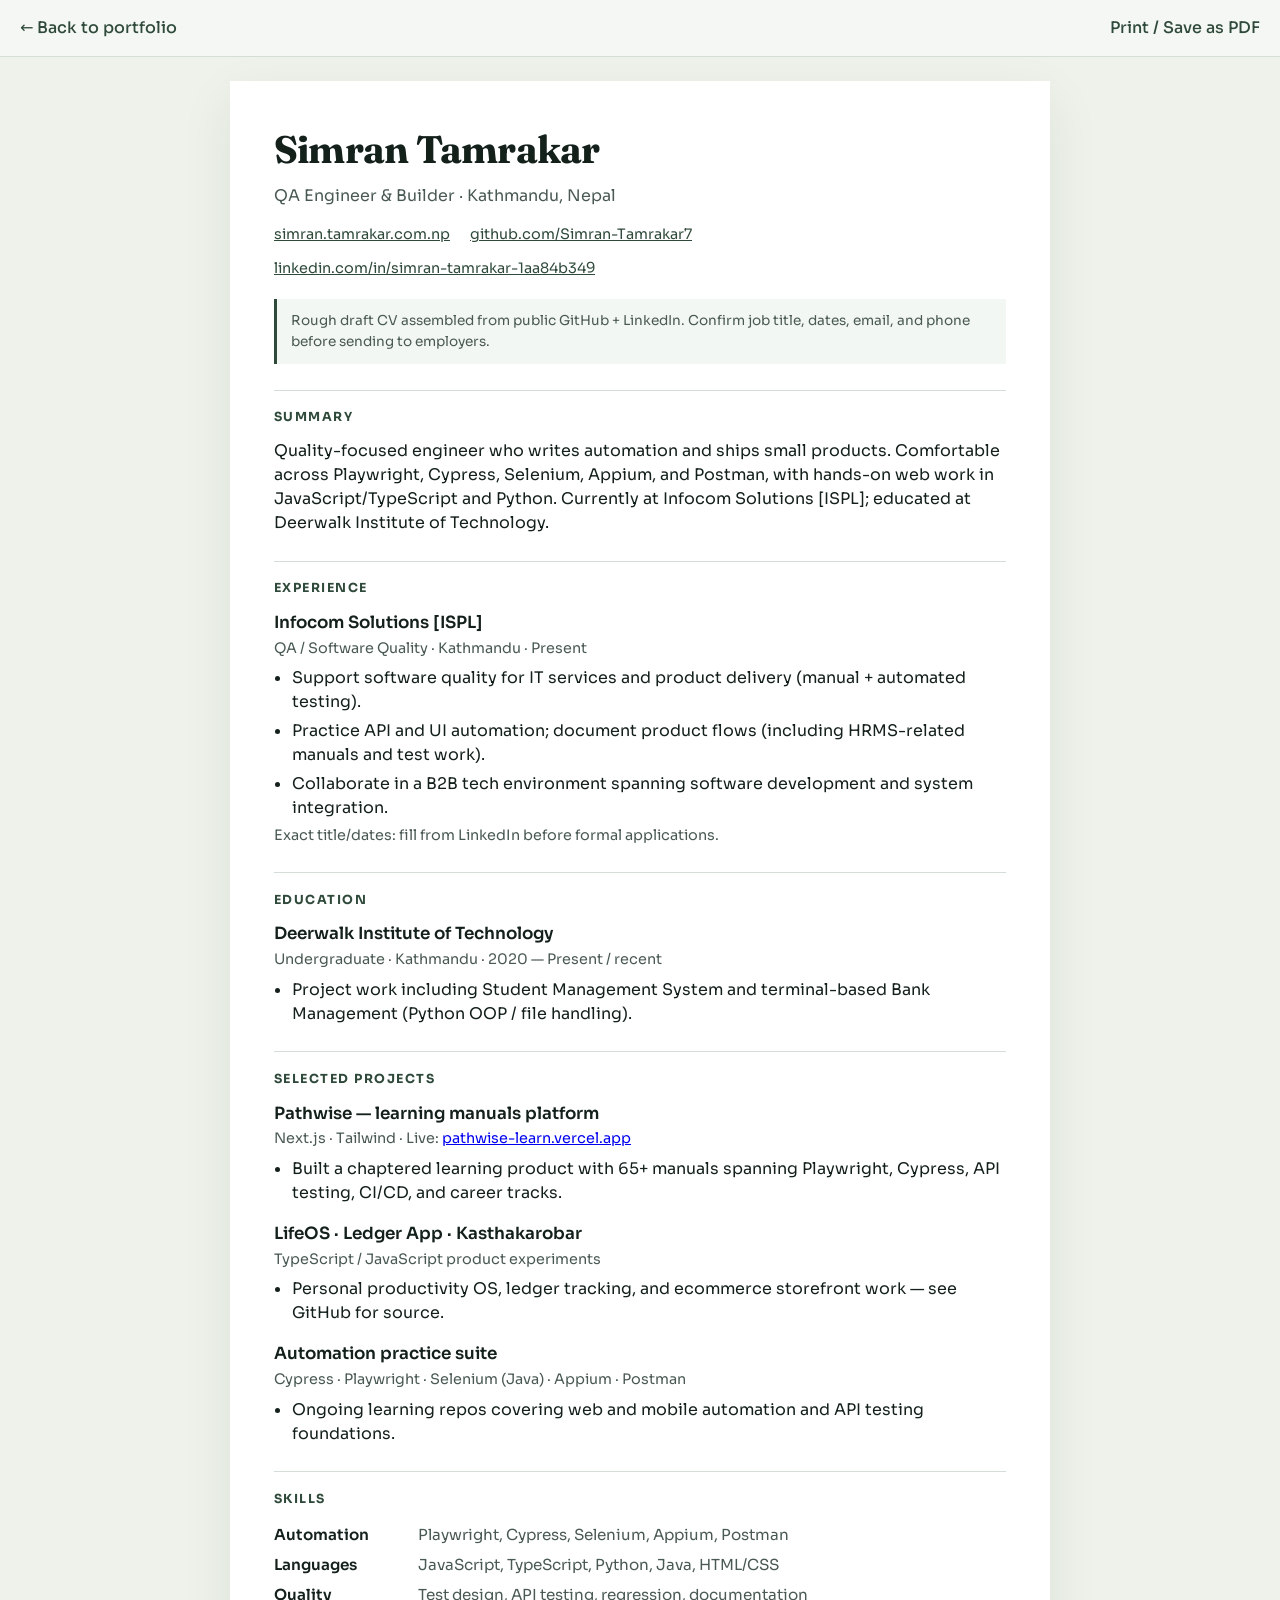
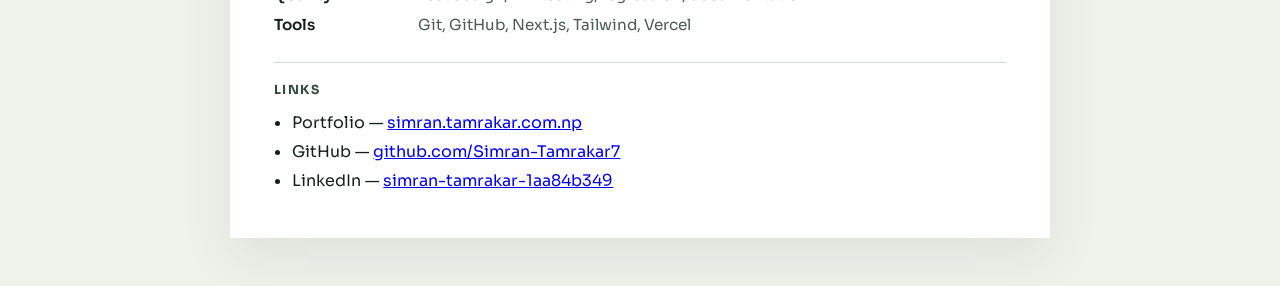
==== cv.html @ 75692b20 "Add portfolio site and rough CV for simran.tamrakar.com.np Co-authored-by: Cursor <cursoragent@curso" ====
<!DOCTYPE html>
<html lang="en">
  <head>
    <meta charset="UTF-8" />
    <meta name="viewport" content="width=device-width, initial-scale=1" />
    <title>CV — Simran Tamrakar (draft)</title>
    <link rel="preconnect" href="https://fonts.googleapis.com" />
    <link rel="preconnect" href="https://fonts.gstatic.com" crossorigin />
    <link
      href="https://fonts.googleapis.com/css2?family=Fraunces:opsz,wght@9..144,600&family=Sora:wght@400;500;600&display=swap"
      rel="stylesheet"
    />
    <style>
      :root {
        --ink: #14201a;
        --muted: #4a5a52;
        --line: #d5ddd7;
        --accent: #2f4a3a;
      }
      * {
        box-sizing: border-box;
      }
      body {
        margin: 0;
        color: var(--ink);
        font-family: "Sora", system-ui, sans-serif;
        background: #eef2eb;
        line-height: 1.5;
      }
      .bar {
        display: flex;
        justify-content: space-between;
        gap: 1rem;
        flex-wrap: wrap;
        padding: 1rem 1.25rem;
        background: #f4f7f3;
        border-bottom: 1px solid var(--line);
      }
      .bar a {
        color: var(--accent);
        font-weight: 500;
        text-decoration: none;
      }
      .sheet {
        max-width: 820px;
        margin: 1.5rem auto 3rem;
        background: #fff;
        padding: 2.5rem 2.75rem;
        box-shadow: 0 18px 50px rgba(20, 32, 26, 0.08);
      }
      header h1 {
        margin: 0;
        font-family: "Fraunces", Georgia, serif;
        font-size: 2.4rem;
        letter-spacing: -0.02em;
      }
      .subtitle {
        margin: 0.35rem 0 0;
        color: var(--muted);
        font-size: 1rem;
      }
      .links {
        margin: 1rem 0 0;
        display: flex;
        flex-wrap: wrap;
        gap: 0.75rem 1.25rem;
        font-size: 0.9rem;
      }
      .links a {
        color: var(--accent);
      }
      .banner {
        margin: 1.25rem 0 0;
        padding: 0.75rem 0.9rem;
        background: #f3f7f3;
        border-left: 3px solid var(--accent);
        font-size: 0.85rem;
        color: var(--muted);
      }
      section {
        margin-top: 1.6rem;
        padding-top: 1.1rem;
        border-top: 1px solid var(--line);
      }
      h2 {
        margin: 0 0 0.75rem;
        font-size: 0.78rem;
        letter-spacing: 0.12em;
        text-transform: uppercase;
        color: var(--accent);
      }
      p {
        margin: 0 0 0.65rem;
      }
      .job,
      .edu {
        margin-bottom: 1rem;
      }
      .job h3,
      .edu h3 {
        margin: 0;
        font-size: 1.05rem;
        font-weight: 600;
      }
      .meta {
        margin: 0.15rem 0 0.45rem;
        color: var(--muted);
        font-size: 0.9rem;
      }
      ul {
        margin: 0.35rem 0 0;
        padding-left: 1.15rem;
      }
      li {
        margin-bottom: 0.3rem;
      }
      .skills {
        display: grid;
        grid-template-columns: 8rem 1fr;
        gap: 0.45rem 1rem;
        font-size: 0.95rem;
      }
      .skills dt {
        font-weight: 600;
      }
      .skills dd {
        margin: 0;
        color: var(--muted);
      }
      @media print {
        body {
          background: #fff;
        }
        .bar {
          display: none;
        }
        .sheet {
          margin: 0;
          box-shadow: none;
          max-width: none;
          padding: 0;
        }
        .banner {
          border: 1px solid var(--line);
        }
        a {
          color: inherit;
          text-decoration: none;
        }
      }
      @media (max-width: 640px) {
        .sheet {
          margin: 0;
          padding: 1.5rem 1.25rem;
          box-shadow: none;
        }
        .skills {
          grid-template-columns: 1fr;
        }
      }
    </style>
  </head>
  <body>
    <div class="bar">
      <a href="index.html">← Back to portfolio</a>
      <a href="#" onclick="window.print(); return false;">Print / Save as PDF</a>
    </div>

    <article class="sheet">
      <header>
        <h1>Simran Tamrakar</h1>
        <p class="subtitle">
          QA Engineer &amp; Builder · Kathmandu, Nepal
        </p>
        <div class="links">
          <a href="https://simran.tamrakar.com.np">simran.tamrakar.com.np</a>
          <a href="https://github.com/Simran-Tamrakar7">github.com/Simran-Tamrakar7</a>
          <a href="https://www.linkedin.com/in/simran-tamrakar-1aa84b349/"
            >linkedin.com/in/simran-tamrakar-1aa84b349</a
          >
        </div>
        <p class="banner">
          Rough draft CV assembled from public GitHub + LinkedIn. Confirm job
          title, dates, email, and phone before sending to employers.
        </p>
      </header>

      <section>
        <h2>Summary</h2>
        <p>
          Quality-focused engineer who writes automation and ships small
          products. Comfortable across Playwright, Cypress, Selenium, Appium,
          and Postman, with hands-on web work in JavaScript/TypeScript and
          Python. Currently at Infocom Solutions [ISPL]; educated at Deerwalk
          Institute of Technology.
        </p>
      </section>

      <section>
        <h2>Experience</h2>
        <div class="job">
          <h3>Infocom Solutions [ISPL]</h3>
          <p class="meta">QA / Software Quality · Kathmandu · Present</p>
          <ul>
            <li>
              Support software quality for IT services and product delivery
              (manual + automated testing).
            </li>
            <li>
              Practice API and UI automation; document product flows (including
              HRMS-related manuals and test work).
            </li>
            <li>
              Collaborate in a B2B tech environment spanning software
              development and system integration.
            </li>
          </ul>
          <p class="meta">
            Exact title/dates: fill from LinkedIn before formal applications.
          </p>
        </div>
      </section>

      <section>
        <h2>Education</h2>
        <div class="edu">
          <h3>Deerwalk Institute of Technology</h3>
          <p class="meta">Undergraduate · Kathmandu · 2020 — Present / recent</p>
          <ul>
            <li>
              Project work including Student Management System and terminal-based
              Bank Management (Python OOP / file handling).
            </li>
          </ul>
        </div>
      </section>

      <section>
        <h2>Selected projects</h2>
        <div class="job">
          <h3>Pathwise — learning manuals platform</h3>
          <p class="meta">
            Next.js · Tailwind · Live:
            <a href="https://pathwise-learn.vercel.app">pathwise-learn.vercel.app</a>
          </p>
          <ul>
            <li>
              Built a chaptered learning product with 65+ manuals spanning
              Playwright, Cypress, API testing, CI/CD, and career tracks.
            </li>
          </ul>
        </div>
        <div class="job">
          <h3>LifeOS · Ledger App · Kasthakarobar</h3>
          <p class="meta">TypeScript / JavaScript product experiments</p>
          <ul>
            <li>
              Personal productivity OS, ledger tracking, and ecommerce storefront
              work — see GitHub for source.
            </li>
          </ul>
        </div>
        <div class="job">
          <h3>Automation practice suite</h3>
          <p class="meta">Cypress · Playwright · Selenium (Java) · Appium · Postman</p>
          <ul>
            <li>
              Ongoing learning repos covering web and mobile automation and API
              testing foundations.
            </li>
          </ul>
        </div>
      </section>

      <section>
        <h2>Skills</h2>
        <dl class="skills">
          <dt>Automation</dt>
          <dd>Playwright, Cypress, Selenium, Appium, Postman</dd>
          <dt>Languages</dt>
          <dd>JavaScript, TypeScript, Python, Java, HTML/CSS</dd>
          <dt>Quality</dt>
          <dd>Test design, API testing, regression, documentation</dd>
          <dt>Tools</dt>
          <dd>Git, GitHub, Next.js, Tailwind, Vercel</dd>
        </dl>
      </section>

      <section>
        <h2>Links</h2>
        <ul>
          <li>
            Portfolio —
            <a href="https://simran.tamrakar.com.np">simran.tamrakar.com.np</a>
          </li>
          <li>
            GitHub —
            <a href="https://github.com/Simran-Tamrakar7"
              >github.com/Simran-Tamrakar7</a
            >
          </li>
          <li>
            LinkedIn —
            <a href="https://www.linkedin.com/in/simran-tamrakar-1aa84b349/"
              >simran-tamrakar-1aa84b349</a
            >
          </li>
        </ul>
      </section>
    </article>
  </body>
</html>
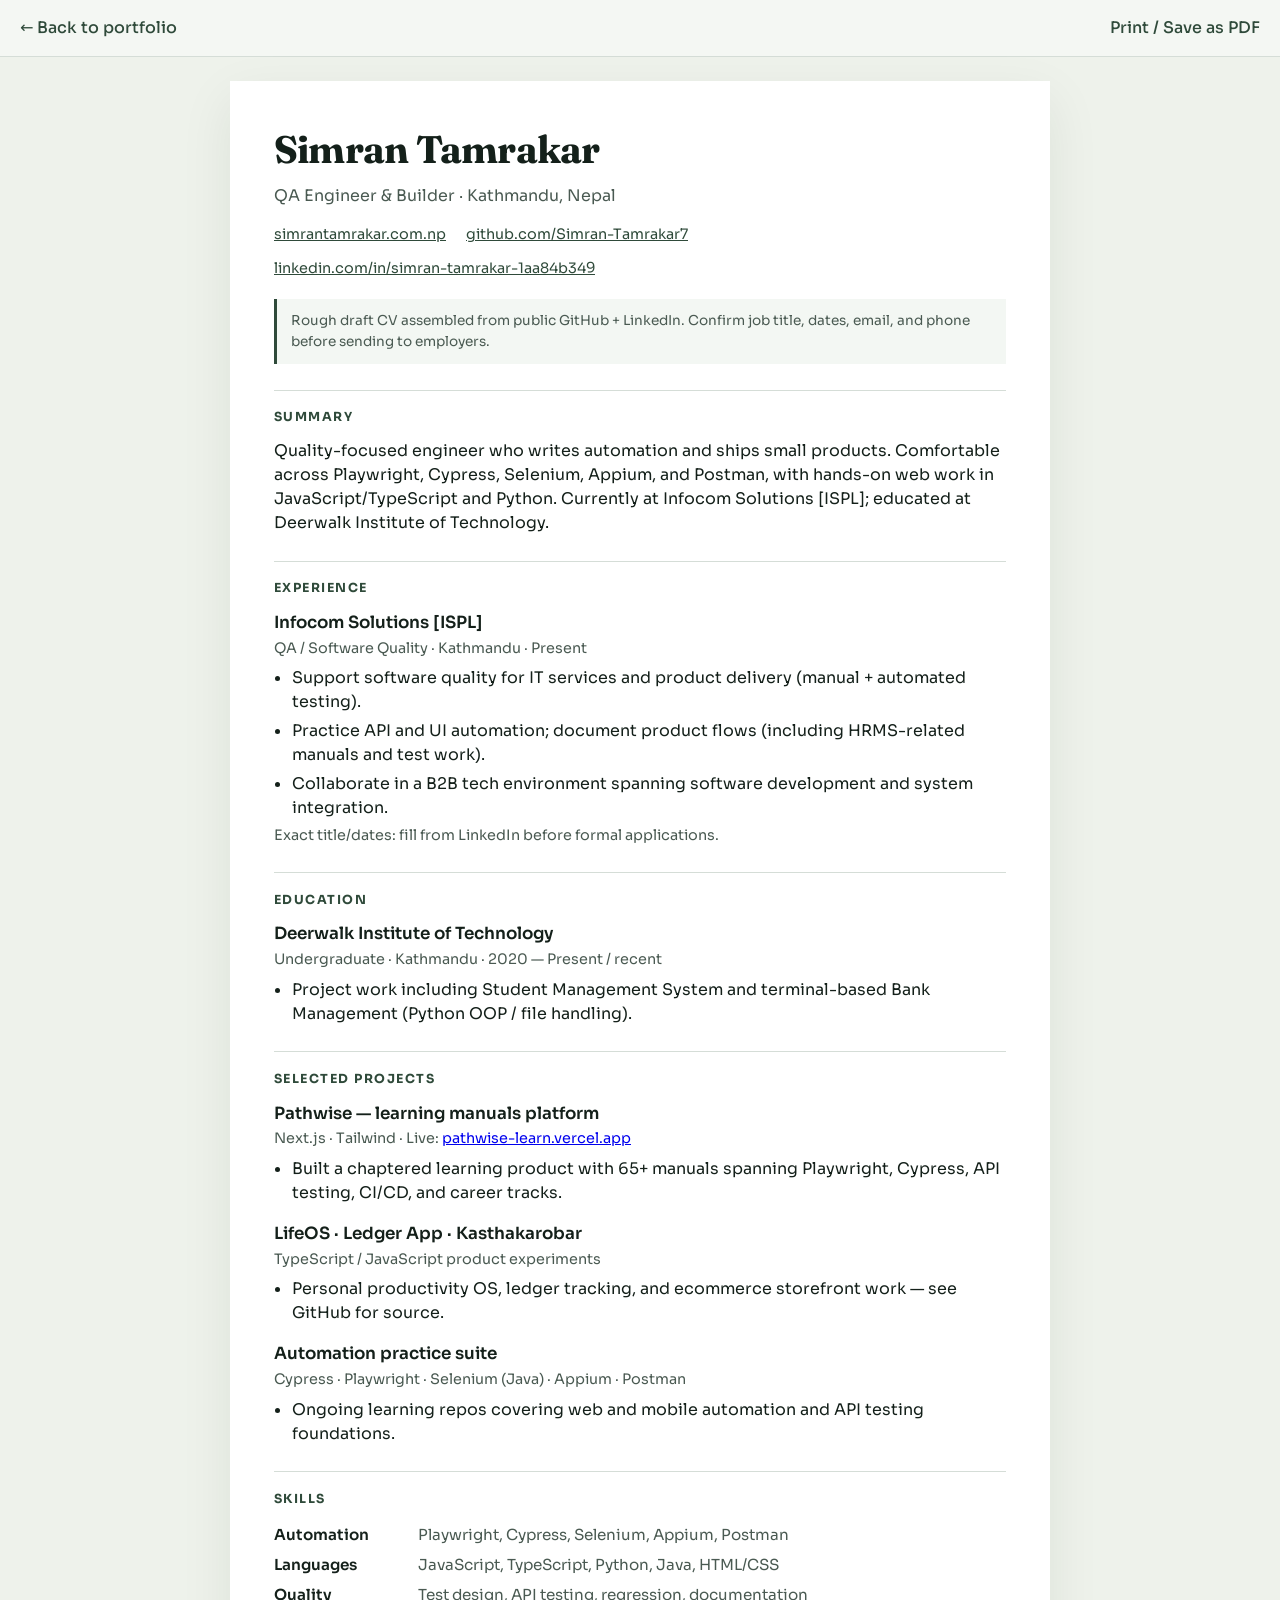
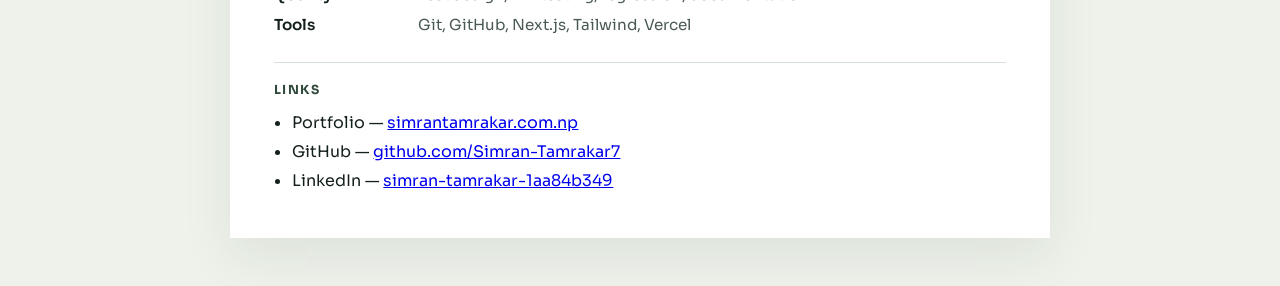
==== commit a44d5146: "Align site copy with simrantamrakar.com.np Co-authored-by: Cursor <cursoragent@cursor.com>" ====
--- a/cv.html
+++ b/cv.html
@@ -173,7 +173,7 @@
           QA Engineer &amp; Builder · Kathmandu, Nepal
         </p>
         <div class="links">
-          <a href="https://simran.tamrakar.com.np">simran.tamrakar.com.np</a>
+          <a href="https://simrantamrakar.com.np">simrantamrakar.com.np</a>
           <a href="https://github.com/Simran-Tamrakar7">github.com/Simran-Tamrakar7</a>
           <a href="https://www.linkedin.com/in/simran-tamrakar-1aa84b349/"
             >linkedin.com/in/simran-tamrakar-1aa84b349</a
@@ -291,7 +291,7 @@
         <ul>
           <li>
             Portfolio —
-            <a href="https://simran.tamrakar.com.np">simran.tamrakar.com.np</a>
+            <a href="https://simrantamrakar.com.np">simrantamrakar.com.np</a>
           </li>
           <li>
             GitHub —
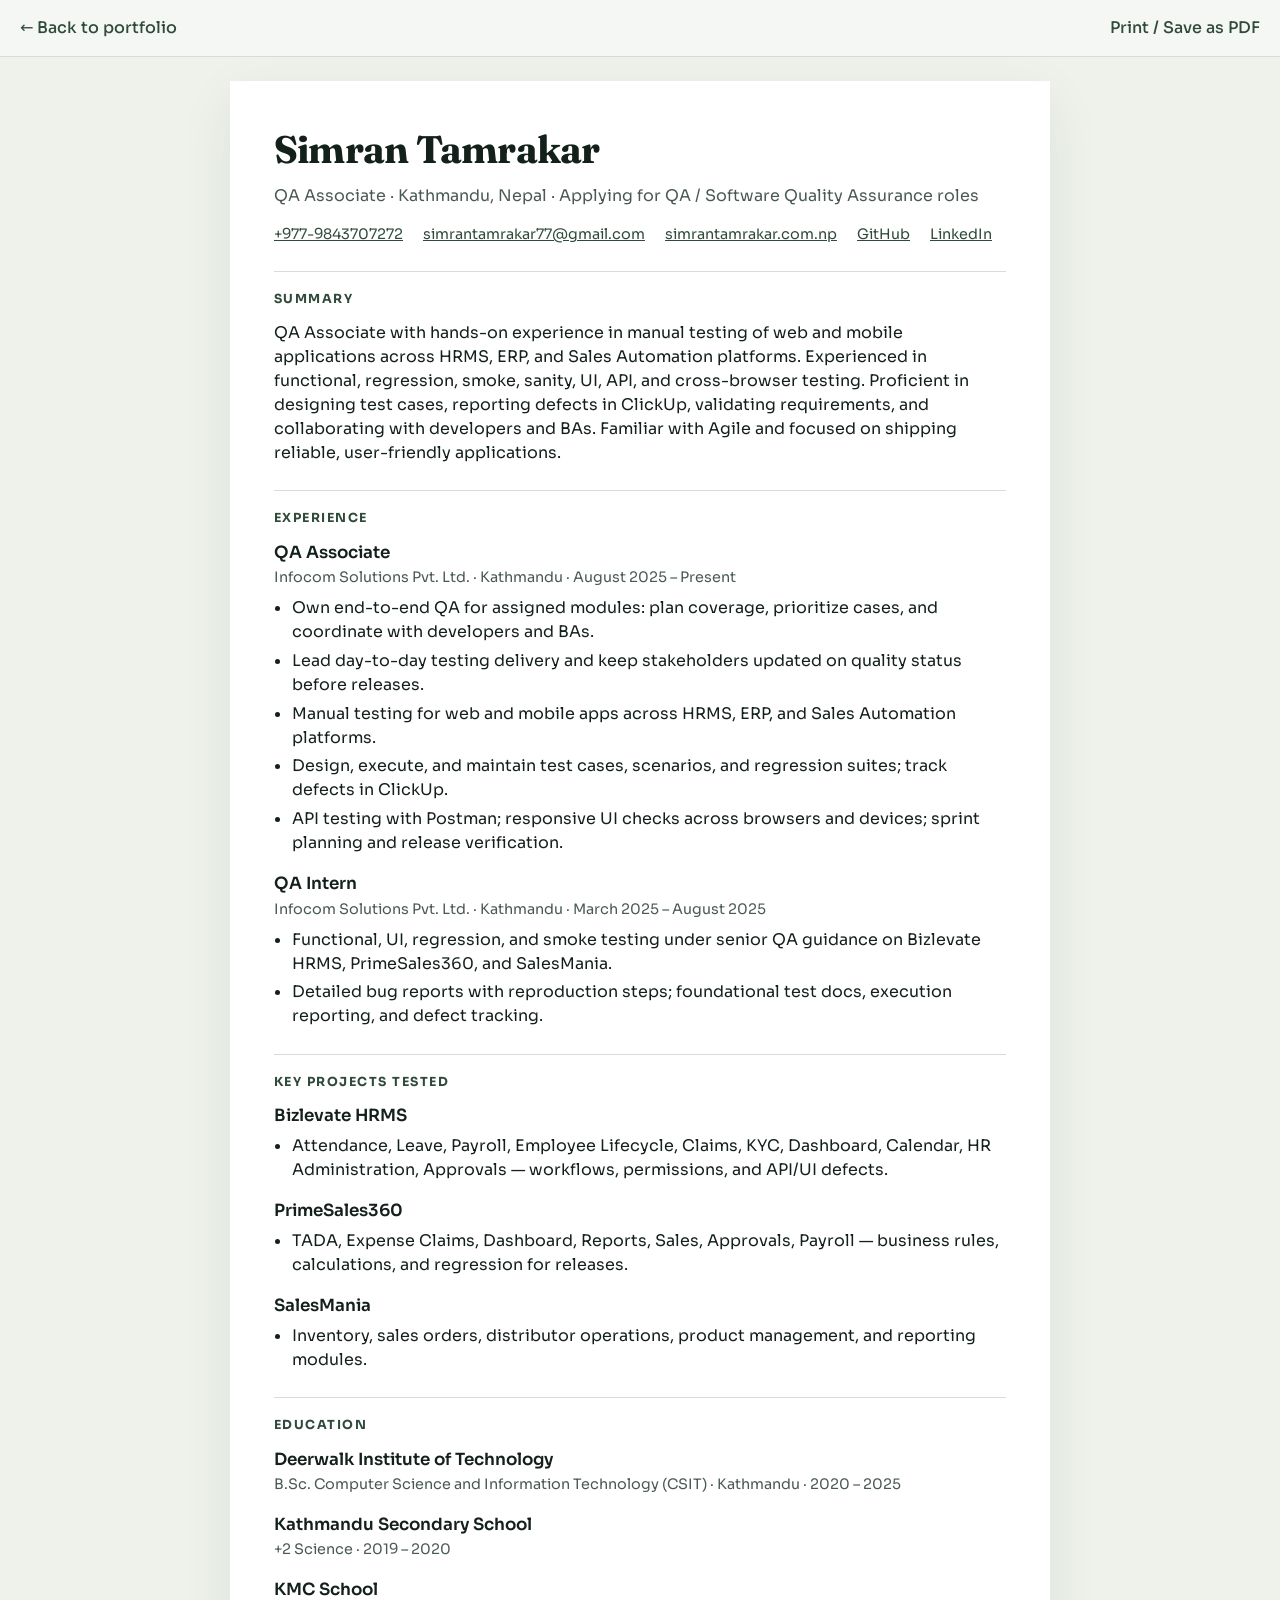
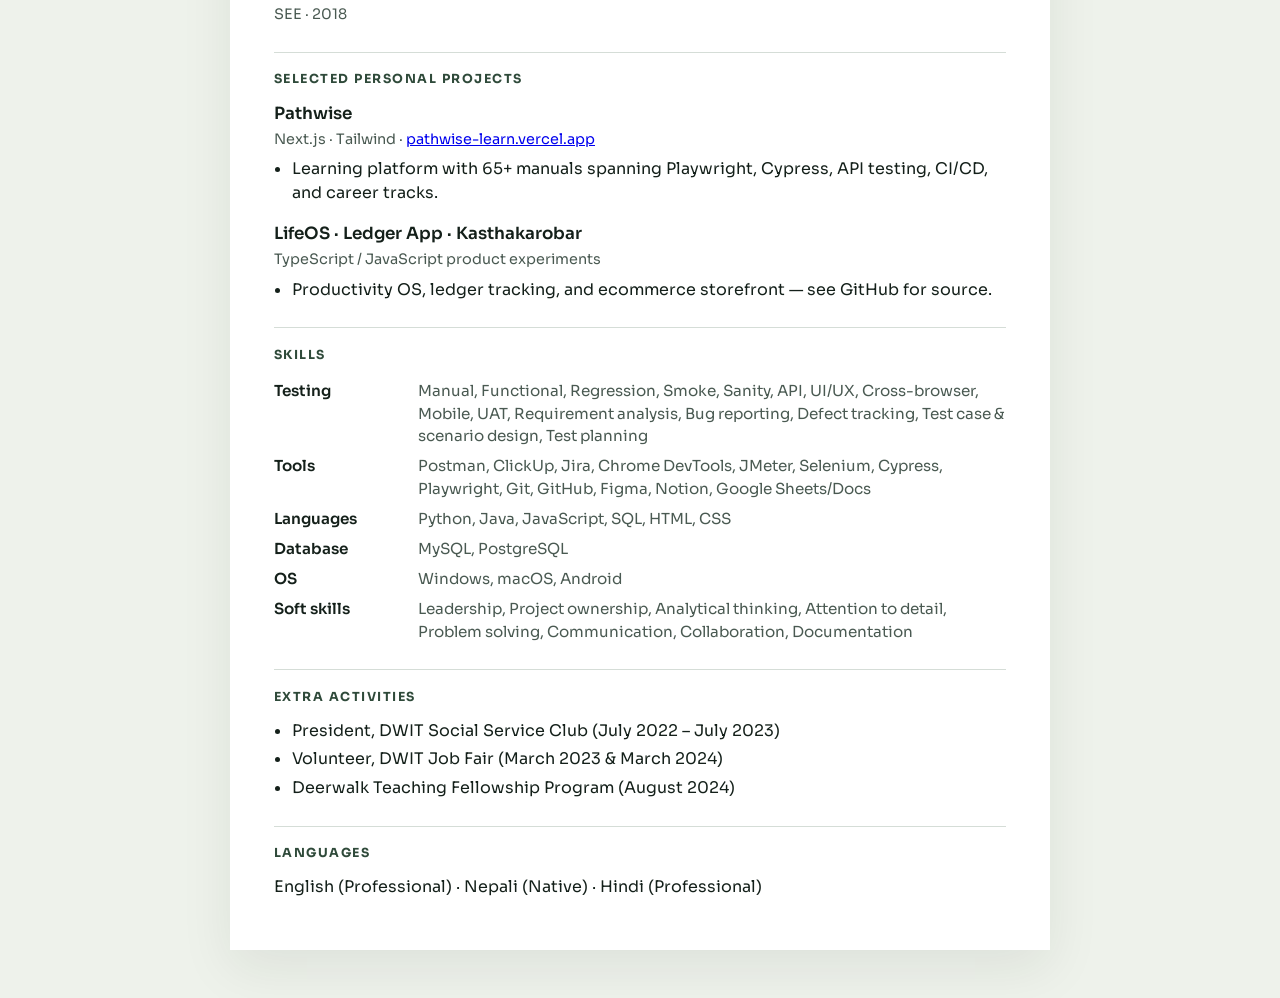
==== commit ebda7559: "Sync portfolio and CV with full QA skills and experience Align index.html and cv.html with simran-ta" ====
--- a/cv.html
+++ b/cv.html
@@ -3,7 +3,11 @@
   <head>
     <meta charset="UTF-8" />
     <meta name="viewport" content="width=device-width, initial-scale=1" />
-    <title>CV — Simran Tamrakar (draft)</title>
+    <title>CV — Simran Tamrakar</title>
+    <meta name="theme-color" content="#2f4a3a" />
+    <link rel="manifest" href="manifest.webmanifest" />
+    <link rel="icon" href="assets/icons/icon-192.png" type="image/png" />
+    <link rel="apple-touch-icon" href="assets/icons/icon-192.png" />
     <link rel="preconnect" href="https://fonts.googleapis.com" />
     <link rel="preconnect" href="https://fonts.gstatic.com" crossorigin />
     <link
@@ -69,14 +73,6 @@
       .links a {
         color: var(--accent);
       }
-      .banner {
-        margin: 1.25rem 0 0;
-        padding: 0.75rem 0.9rem;
-        background: #f3f7f3;
-        border-left: 3px solid var(--accent);
-        font-size: 0.85rem;
-        color: var(--muted);
-      }
       section {
         margin-top: 1.6rem;
         padding-top: 1.1rem;
@@ -139,9 +135,6 @@
           box-shadow: none;
           max-width: none;
           padding: 0;
-        }
-        .banner {
-          border: 1px solid var(--line);
         }
         a {
           color: inherit;
@@ -170,54 +163,113 @@
       <header>
         <h1>Simran Tamrakar</h1>
         <p class="subtitle">
-          QA Engineer &amp; Builder · Kathmandu, Nepal
+          QA Associate · Kathmandu, Nepal · Applying for QA / Software Quality
+          Assurance roles
         </p>
         <div class="links">
+          <a href="tel:+9779843707272">+977-9843707272</a>
+          <a href="mailto:simrantamrakar77@gmail.com"
+            >simrantamrakar77@gmail.com</a
+          >
           <a href="https://simrantamrakar.com.np">simrantamrakar.com.np</a>
-          <a href="https://github.com/Simran-Tamrakar7">github.com/Simran-Tamrakar7</a>
+          <a href="https://github.com/Simran-Tamrakar7">GitHub</a>
           <a href="https://www.linkedin.com/in/simran-tamrakar-1aa84b349/"
-            >linkedin.com/in/simran-tamrakar-1aa84b349</a
+            >LinkedIn</a
           >
         </div>
-        <p class="banner">
-          Rough draft CV assembled from public GitHub + LinkedIn. Confirm job
-          title, dates, email, and phone before sending to employers.
-        </p>
       </header>
 
       <section>
         <h2>Summary</h2>
         <p>
-          Quality-focused engineer who writes automation and ships small
-          products. Comfortable across Playwright, Cypress, Selenium, Appium,
-          and Postman, with hands-on web work in JavaScript/TypeScript and
-          Python. Currently at Infocom Solutions [ISPL]; educated at Deerwalk
-          Institute of Technology.
+          QA Associate with hands-on experience in manual testing of web and
+          mobile applications across HRMS, ERP, and Sales Automation platforms.
+          Experienced in functional, regression, smoke, sanity, UI, API, and
+          cross-browser testing. Proficient in designing test cases, reporting
+          defects in ClickUp, validating requirements, and collaborating with
+          developers and BAs. Familiar with Agile and focused on shipping
+          reliable, user-friendly applications.
         </p>
       </section>
 
       <section>
         <h2>Experience</h2>
         <div class="job">
-          <h3>Infocom Solutions [ISPL]</h3>
-          <p class="meta">QA / Software Quality · Kathmandu · Present</p>
-          <ul>
-            <li>
-              Support software quality for IT services and product delivery
-              (manual + automated testing).
-            </li>
-            <li>
-              Practice API and UI automation; document product flows (including
-              HRMS-related manuals and test work).
-            </li>
-            <li>
-              Collaborate in a B2B tech environment spanning software
-              development and system integration.
-            </li>
-          </ul>
+          <h3>QA Associate</h3>
           <p class="meta">
-            Exact title/dates: fill from LinkedIn before formal applications.
+            Infocom Solutions Pvt. Ltd. · Kathmandu · August 2025 – Present
           </p>
+          <ul>
+            <li>
+              Own end-to-end QA for assigned modules: plan coverage, prioritize
+              cases, and coordinate with developers and BAs.
+            </li>
+            <li>
+              Lead day-to-day testing delivery and keep stakeholders updated on
+              quality status before releases.
+            </li>
+            <li>
+              Manual testing for web and mobile apps across HRMS, ERP, and Sales
+              Automation platforms.
+            </li>
+            <li>
+              Design, execute, and maintain test cases, scenarios, and regression
+              suites; track defects in ClickUp.
+            </li>
+            <li>
+              API testing with Postman; responsive UI checks across browsers and
+              devices; sprint planning and release verification.
+            </li>
+          </ul>
+        </div>
+        <div class="job">
+          <h3>QA Intern</h3>
+          <p class="meta">
+            Infocom Solutions Pvt. Ltd. · Kathmandu · March 2025 – August 2025
+          </p>
+          <ul>
+            <li>
+              Functional, UI, regression, and smoke testing under senior QA
+              guidance on Bizlevate HRMS, PrimeSales360, and SalesMania.
+            </li>
+            <li>
+              Detailed bug reports with reproduction steps; foundational test
+              docs, execution reporting, and defect tracking.
+            </li>
+          </ul>
+        </div>
+      </section>
+
+      <section>
+        <h2>Key projects tested</h2>
+        <div class="job">
+          <h3>Bizlevate HRMS</h3>
+          <ul>
+            <li>
+              Attendance, Leave, Payroll, Employee Lifecycle, Claims, KYC,
+              Dashboard, Calendar, HR Administration, Approvals — workflows,
+              permissions, and API/UI defects.
+            </li>
+          </ul>
+        </div>
+        <div class="job">
+          <h3>PrimeSales360</h3>
+          <ul>
+            <li>
+              TADA, Expense Claims, Dashboard, Reports, Sales, Approvals,
+              Payroll — business rules, calculations, and regression for
+              releases.
+            </li>
+          </ul>
+        </div>
+        <div class="job">
+          <h3>SalesMania</h3>
+          <ul>
+            <li>
+              Inventory, sales orders, distributor operations, product
+              management, and reporting modules.
+            </li>
+          </ul>
         </div>
       </section>
 
@@ -225,28 +277,33 @@
         <h2>Education</h2>
         <div class="edu">
           <h3>Deerwalk Institute of Technology</h3>
-          <p class="meta">Undergraduate · Kathmandu · 2020 — Present / recent</p>
-          <ul>
-            <li>
-              Project work including Student Management System and terminal-based
-              Bank Management (Python OOP / file handling).
-            </li>
-          </ul>
-        </div>
-      </section>
-
-      <section>
-        <h2>Selected projects</h2>
-        <div class="job">
-          <h3>Pathwise — learning manuals platform</h3>
           <p class="meta">
-            Next.js · Tailwind · Live:
+            B.Sc. Computer Science and Information Technology (CSIT) · Kathmandu
+            · 2020 – 2025
+          </p>
+        </div>
+        <div class="edu">
+          <h3>Kathmandu Secondary School</h3>
+          <p class="meta">+2 Science · 2019 – 2020</p>
+        </div>
+        <div class="edu">
+          <h3>KMC School</h3>
+          <p class="meta">SEE · 2018</p>
+        </div>
+      </section>
+
+      <section>
+        <h2>Selected personal projects</h2>
+        <div class="job">
+          <h3>Pathwise</h3>
+          <p class="meta">
+            Next.js · Tailwind ·
             <a href="https://pathwise-learn.vercel.app">pathwise-learn.vercel.app</a>
           </p>
           <ul>
             <li>
-              Built a chaptered learning product with 65+ manuals spanning
-              Playwright, Cypress, API testing, CI/CD, and career tracks.
+              Learning platform with 65+ manuals spanning Playwright, Cypress,
+              API testing, CI/CD, and career tracks.
             </li>
           </ul>
         </div>
@@ -255,18 +312,8 @@
           <p class="meta">TypeScript / JavaScript product experiments</p>
           <ul>
             <li>
-              Personal productivity OS, ledger tracking, and ecommerce storefront
-              work — see GitHub for source.
-            </li>
-          </ul>
-        </div>
-        <div class="job">
-          <h3>Automation practice suite</h3>
-          <p class="meta">Cypress · Playwright · Selenium (Java) · Appium · Postman</p>
-          <ul>
-            <li>
-              Ongoing learning repos covering web and mobile automation and API
-              testing foundations.
+              Productivity OS, ledger tracking, and ecommerce storefront — see
+              GitHub for source.
             </li>
           </ul>
         </div>
@@ -275,38 +322,45 @@
       <section>
         <h2>Skills</h2>
         <dl class="skills">
-          <dt>Automation</dt>
-          <dd>Playwright, Cypress, Selenium, Appium, Postman</dd>
+          <dt>Testing</dt>
+          <dd>
+            Manual, Functional, Regression, Smoke, Sanity, API, UI/UX,
+            Cross-browser, Mobile, UAT, Requirement analysis, Bug reporting,
+            Defect tracking, Test case &amp; scenario design, Test planning
+          </dd>
+          <dt>Tools</dt>
+          <dd>
+            Postman, ClickUp, Jira, Chrome DevTools, JMeter, Selenium, Cypress,
+            Playwright, Git, GitHub, Figma, Notion, Google Sheets/Docs
+          </dd>
           <dt>Languages</dt>
-          <dd>JavaScript, TypeScript, Python, Java, HTML/CSS</dd>
-          <dt>Quality</dt>
-          <dd>Test design, API testing, regression, documentation</dd>
-          <dt>Tools</dt>
-          <dd>Git, GitHub, Next.js, Tailwind, Vercel</dd>
+          <dd>Python, Java, JavaScript, SQL, HTML, CSS</dd>
+          <dt>Database</dt>
+          <dd>MySQL, PostgreSQL</dd>
+          <dt>OS</dt>
+          <dd>Windows, macOS, Android</dd>
+          <dt>Soft skills</dt>
+          <dd>
+            Leadership, Project ownership, Analytical thinking, Attention to
+            detail, Problem solving, Communication, Collaboration, Documentation
+          </dd>
         </dl>
       </section>
 
       <section>
-        <h2>Links</h2>
+        <h2>Extra activities</h2>
         <ul>
-          <li>
-            Portfolio —
-            <a href="https://simrantamrakar.com.np">simrantamrakar.com.np</a>
-          </li>
-          <li>
-            GitHub —
-            <a href="https://github.com/Simran-Tamrakar7"
-              >github.com/Simran-Tamrakar7</a
-            >
-          </li>
-          <li>
-            LinkedIn —
-            <a href="https://www.linkedin.com/in/simran-tamrakar-1aa84b349/"
-              >simran-tamrakar-1aa84b349</a
-            >
-          </li>
+          <li>President, DWIT Social Service Club (July 2022 – July 2023)</li>
+          <li>Volunteer, DWIT Job Fair (March 2023 &amp; March 2024)</li>
+          <li>Deerwalk Teaching Fellowship Program (August 2024)</li>
         </ul>
       </section>
+
+      <section>
+        <h2>Languages</h2>
+        <p>English (Professional) · Nepali (Native) · Hindi (Professional)</p>
+      </section>
     </article>
+    <script src="script.js"></script>
   </body>
 </html>
